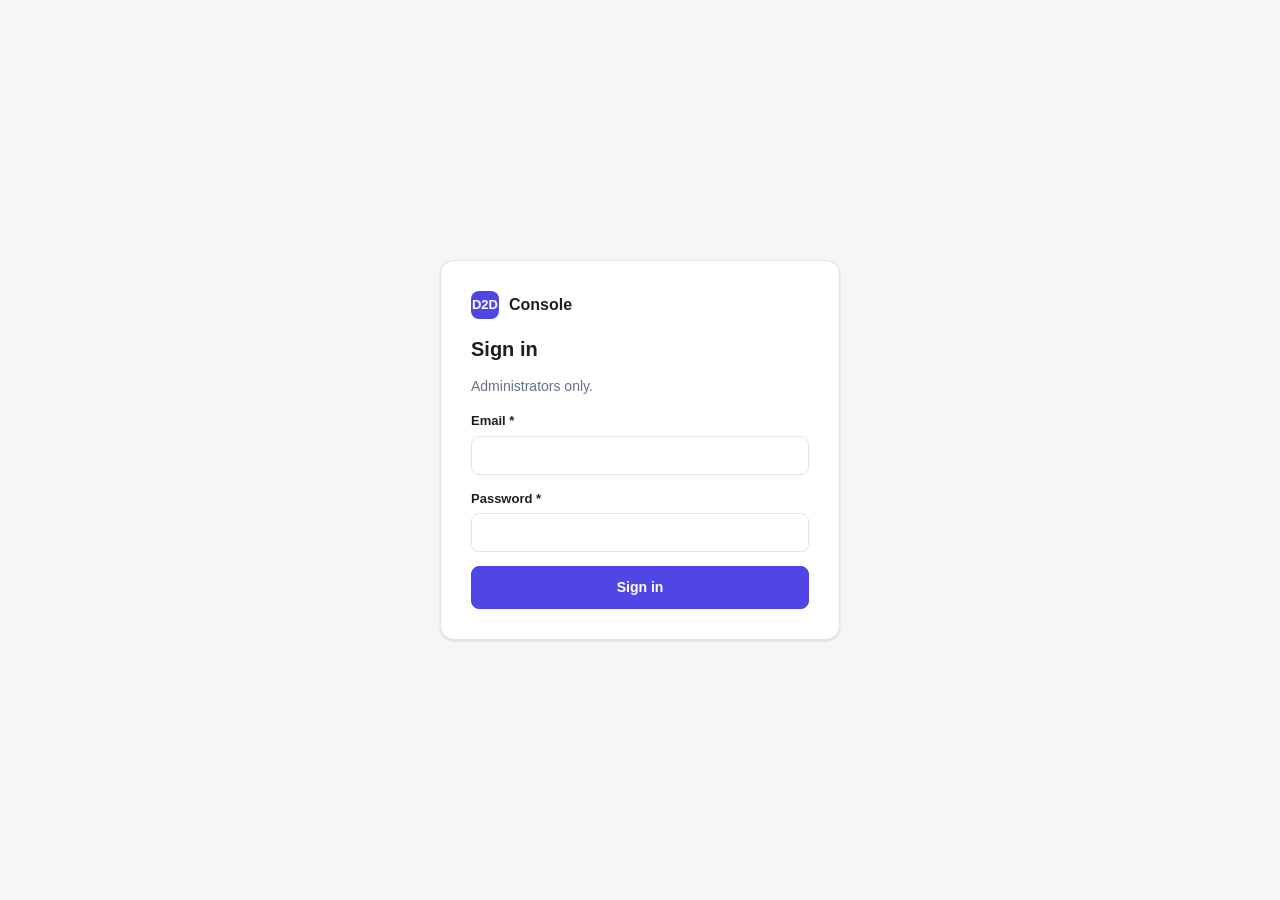
==== src/D2D.Api/wwwroot/admin/index.html @ d717d463 "Add D2D central API: auth, multi-app, LINE, admin console Central .NET 8 API shared by many apps.  -" ====
<!doctype html>
<html lang="en">
<head>
  <meta charset="utf-8">
  <meta name="viewport" content="width=device-width, initial-scale=1">
  <meta name="robots" content="noindex, nofollow">
  <title>D2D Console</title>
  <link rel="icon" href="data:,">
  <script src="js/theme.js"></script>
  <link rel="stylesheet" href="css/app.css">
</head>
<body>
  <div id="app"></div>
  <dialog id="modal"></dialog>
  <div id="toasts" aria-live="polite"></div>
  <noscript>This console needs JavaScript.</noscript>
  <script type="module" src="js/main.js"></script>
</body>
</html>
---- src/D2D.Api/wwwroot/admin/css/app.css ----
:root {
  --bg: #f5f6f8;
  --surface: #ffffff;
  --surface-2: #f0f2f5;
  --text: #1b1f27;
  --muted: #667085;
  --border: #e2e5ea;
  --accent: #4f46e5;
  --accent-text: #ffffff;
  --accent-soft: #eef0ff;
  --danger: #d92d20;
  --danger-soft: #fef0ee;
  --success: #067647;
  --success-soft: #e7f6ee;
  --warn: #b54708;
  --warn-soft: #fef4e6;
  --shadow: 0 1px 2px rgba(16, 24, 40, .06), 0 1px 3px rgba(16, 24, 40, .08);
  --radius: 10px;
  --font: -apple-system, BlinkMacSystemFont, "Segoe UI", Roboto, "Noto Sans Thai", "Helvetica Neue", Arial, sans-serif;
  --mono: ui-monospace, SFMono-Regular, Menlo, Consolas, monospace;
  color-scheme: light;
}

@media (prefers-color-scheme: dark) {
  :root:not([data-theme="light"]) {
    --bg: #0e1015;
    --surface: #161a21;
    --surface-2: #1d222b;
    --text: #e8eaee;
    --muted: #9aa3b2;
    --border: #2a303b;
    --accent: #8b93ff;
    --accent-text: #0e1015;
    --accent-soft: #232748;
    --danger: #ff7a6b;
    --danger-soft: #3a1d1a;
    --success: #4cd19a;
    --success-soft: #12301f;
    --warn: #f5b25c;
    --warn-soft: #36270f;
    --shadow: none;
    color-scheme: dark;
  }
}

:root[data-theme="dark"] {
  --bg: #0e1015;
  --surface: #161a21;
  --surface-2: #1d222b;
  --text: #e8eaee;
  --muted: #9aa3b2;
  --border: #2a303b;
  --accent: #8b93ff;
  --accent-text: #0e1015;
  --accent-soft: #232748;
  --danger: #ff7a6b;
  --danger-soft: #3a1d1a;
  --success: #4cd19a;
  --success-soft: #12301f;
  --warn: #f5b25c;
  --warn-soft: #36270f;
  --shadow: none;
  color-scheme: dark;
}

* { box-sizing: border-box; }
html, body { margin: 0; }
body { background: var(--bg); color: var(--text); font: 14px/1.5 var(--font); -webkit-font-smoothing: antialiased; }
h1, h2, h3 { margin: 0; line-height: 1.25; }
h1 { font-size: 22px; font-weight: 650; }
h2 { font-size: 16px; font-weight: 650; }
h3 { font-size: 14px; font-weight: 650; }
a { color: var(--accent); text-decoration: none; }
a:hover { text-decoration: underline; }
code, .mono { font-family: var(--mono); font-size: 12.5px; }
[hidden] { display: none !important; }
:focus-visible { outline: 2px solid var(--accent); outline-offset: 2px; }

/* ---------- shell ---------- */
.shell { display: grid; grid-template-columns: 224px minmax(0, 1fr); min-height: 100vh; }
.sidebar { background: var(--surface); border-right: 1px solid var(--border); padding: 18px 12px; display: flex; flex-direction: column; gap: 4px; position: sticky; top: 0; height: 100vh; }
.brand { display: flex; align-items: center; gap: 10px; padding: 4px 10px 16px; font-weight: 700; font-size: 16px; }
.brand-mark { width: 28px; height: 28px; border-radius: 8px; background: var(--accent); color: var(--accent-text); display: grid; place-items: center; font-size: 13px; font-weight: 800; }
.nav a { display: flex; align-items: center; gap: 10px; padding: 8px 10px; border-radius: 8px; color: var(--text); font-weight: 500; }
.nav a:hover { background: var(--surface-2); text-decoration: none; }
.nav a[aria-current="page"] { background: var(--accent-soft); color: var(--accent); }
.nav .ico { width: 18px; text-align: center; opacity: .85; }
.sidebar-foot { margin-top: auto; padding: 10px; font-size: 12px; color: var(--muted); }
.main { min-width: 0; display: flex; flex-direction: column; }
.topbar { display: flex; align-items: center; justify-content: flex-end; gap: 10px; padding: 12px 28px; border-bottom: 1px solid var(--border); background: var(--surface); }
.topbar .who { text-align: right; line-height: 1.25; }
.topbar .who small { color: var(--muted); }
.content { padding: 24px 28px 60px; max-width: 1280px; width: 100%; }

/* ---------- page parts ---------- */
.page-head { display: flex; align-items: center; justify-content: space-between; gap: 12px; margin-bottom: 18px; flex-wrap: wrap; }
.page-head .sub { color: var(--muted); margin-top: 2px; }
.row { display: flex; gap: 10px; align-items: center; flex-wrap: wrap; }
.row.end { justify-content: flex-end; }
.spacer { flex: 1; }
.mb { margin-bottom: 14px; }
.card { background: var(--surface); border: 1px solid var(--border); border-radius: var(--radius); box-shadow: var(--shadow); padding: 18px; }
.card + .card { margin-top: 16px; }
.card > h2 { margin-bottom: 12px; }
.cards { display: grid; grid-template-columns: repeat(auto-fill, minmax(190px, 1fr)); gap: 14px; margin-bottom: 18px; }
.stat { background: var(--surface); border: 1px solid var(--border); border-radius: var(--radius); box-shadow: var(--shadow); padding: 16px 18px; color: inherit; display: block; }
a.stat:hover { border-color: var(--accent); text-decoration: none; }
.stat .label { color: var(--muted); font-size: 12.5px; }
.stat .value { font-size: 28px; font-weight: 700; margin: 2px 0; letter-spacing: -.5px; }
.stat .hint { color: var(--muted); font-size: 12px; }
.stat.bad { border-color: var(--danger); background: var(--danger-soft); }
.muted { color: var(--muted); }
.empty { text-align: center; color: var(--muted); padding: 36px 12px; }
.tabs { display: flex; gap: 2px; border-bottom: 1px solid var(--border); margin-bottom: 18px; overflow-x: auto; }
.tabs a { padding: 9px 14px; color: var(--muted); border-bottom: 2px solid transparent; margin-bottom: -1px; font-weight: 550; white-space: nowrap; }
.tabs a:hover { color: var(--text); text-decoration: none; }
.tabs a[aria-current="page"] { color: var(--accent); border-bottom-color: var(--accent); }
.kv { display: grid; grid-template-columns: 170px minmax(0, 1fr); gap: 8px 16px; }
.kv dt { color: var(--muted); }
.kv dd { margin: 0; overflow-wrap: anywhere; }

/* ---------- table ---------- */
.table-wrap { overflow-x: auto; border: 1px solid var(--border); border-radius: var(--radius); background: var(--surface); box-shadow: var(--shadow); }
table { width: 100%; border-collapse: collapse; }
th, td { text-align: left; padding: 10px 14px; border-bottom: 1px solid var(--border); vertical-align: middle; }
th { font-size: 12px; font-weight: 600; color: var(--muted); text-transform: uppercase; letter-spacing: .04em; background: var(--surface-2); white-space: nowrap; }
tbody tr:last-child td { border-bottom: 0; }
tbody tr:hover { background: var(--surface-2); }
td.actions { text-align: right; white-space: nowrap; }
.pager { display: flex; align-items: center; justify-content: space-between; gap: 10px; padding-top: 12px; color: var(--muted); }

/* ---------- controls ---------- */
.btn { display: inline-flex; align-items: center; justify-content: center; gap: 6px; padding: 7px 13px; border-radius: 8px; border: 1px solid var(--border); background: var(--surface); color: var(--text); font: inherit; font-weight: 550; cursor: pointer; white-space: nowrap; }
.btn:hover { background: var(--surface-2); }
.btn.primary { background: var(--accent); border-color: var(--accent); color: var(--accent-text); }
.btn.primary:hover { filter: brightness(1.08); }
.btn.danger { background: var(--danger); border-color: var(--danger); color: #fff; }
.btn.ghost { border-color: transparent; background: transparent; }
.btn.small { padding: 4px 9px; font-size: 12.5px; }
.btn[disabled], .btn[aria-busy="true"] { opacity: .55; pointer-events: none; }
.icon-btn { border: 0; background: transparent; color: var(--muted); font-size: 20px; line-height: 1; cursor: pointer; padding: 2px 8px; border-radius: 6px; }
.icon-btn:hover { background: var(--surface-2); color: var(--text); }

.field { display: flex; flex-direction: column; gap: 5px; margin-bottom: 14px; }
.field > label, .field > .lbl { font-weight: 600; font-size: 13px; }
.field .hint { color: var(--muted); font-size: 12.5px; }
input[type="text"], input[type="email"], input[type="password"], input[type="search"], input[type="url"], select, textarea {
  width: 100%; padding: 8px 11px; border: 1px solid var(--border); border-radius: 8px; background: var(--surface); color: var(--text); font: inherit;
}
textarea { min-height: 84px; resize: vertical; font-family: var(--mono); font-size: 12.5px; }
input:disabled, select:disabled, textarea:disabled, input[readonly] { background: var(--surface-2); color: var(--muted); }
.check { display: flex; gap: 9px; align-items: flex-start; margin-bottom: 12px; }
.check input { margin-top: 3px; }
.check .hint { display: block; color: var(--muted); font-size: 12.5px; }
.grid-2 { display: grid; grid-template-columns: 1fr 1fr; gap: 0 16px; }
fieldset { border: 0; padding: 0; margin: 0; min-width: 0; }
.filters { display: flex; gap: 10px; flex-wrap: wrap; margin-bottom: 14px; }
.filters input[type="search"] { width: 260px; }
.filters select { width: auto; min-width: 150px; }

/* ---------- badges, notices ---------- */
.badge { display: inline-block; padding: 1px 9px; border-radius: 99px; font-size: 12px; font-weight: 600; background: var(--surface-2); color: var(--muted); white-space: nowrap; }
.badge.ok { background: var(--success-soft); color: var(--success); }
.badge.bad { background: var(--danger-soft); color: var(--danger); }
.badge.warn { background: var(--warn-soft); color: var(--warn); }
.badge.info { background: var(--accent-soft); color: var(--accent); }
.notice { padding: 11px 14px; border-radius: 8px; background: var(--warn-soft); color: var(--warn); margin-bottom: 16px; }
.notice.info { background: var(--accent-soft); color: var(--accent); }
.notice.bad { background: var(--danger-soft); color: var(--danger); }
.danger-zone { border-color: var(--danger); }
.danger-zone h2 { color: var(--danger); }
.secret { display: block; padding: 12px; border-radius: 8px; background: var(--surface-2); border: 1px dashed var(--border); overflow-wrap: anywhere; user-select: all; margin: 10px 0; }
pre.payload { margin: 0; padding: 12px; background: var(--surface-2); border-radius: 8px; overflow: auto; max-height: 340px; font-family: var(--mono); font-size: 12px; }

/* ---------- login ---------- */
.auth-wrap { min-height: 100vh; display: grid; place-items: center; padding: 20px; }
.auth-card { width: 100%; max-width: 400px; background: var(--surface); border: 1px solid var(--border); border-radius: 14px; padding: 30px; box-shadow: var(--shadow); }
.auth-card .brand { padding: 0 0 18px; }
.auth-card h1 { font-size: 20px; margin-bottom: 4px; }
.auth-card .btn { width: 100%; padding: 10px; }

/* ---------- modal & toast ---------- */
dialog { border: 1px solid var(--border); border-radius: 14px; padding: 0; background: var(--surface); color: var(--text); width: min(520px, calc(100vw - 24px)); box-shadow: 0 20px 50px rgba(0, 0, 0, .3); }
dialog.wide { width: min(780px, calc(100vw - 24px)); }
dialog::backdrop { background: rgba(10, 12, 18, .55); }
dialog header { display: flex; align-items: center; justify-content: space-between; padding: 16px 20px 0; }
dialog .modal-body { padding: 14px 20px 6px; max-height: 70vh; overflow-y: auto; }
dialog footer { display: flex; justify-content: flex-end; gap: 10px; padding: 12px 20px 18px; }
.form-error { color: var(--danger); background: var(--danger-soft); padding: 8px 12px; border-radius: 8px; margin: 8px 0 0; }
#toasts { position: fixed; right: 18px; bottom: 18px; display: flex; flex-direction: column; gap: 8px; z-index: 50; }
.toast { background: var(--text); color: var(--bg); padding: 10px 16px; border-radius: 9px; box-shadow: 0 6px 20px rgba(0, 0, 0, .25); max-width: 360px; }
.toast.bad { background: var(--danger); color: #fff; }
.loading { color: var(--muted); padding: 40px 0; text-align: center; }

/* ---------- small screens ---------- */
@media (max-width: 860px) {
  .shell { grid-template-columns: 1fr; }
  .sidebar { position: static; height: auto; flex-direction: row; flex-wrap: wrap; align-items: center; padding: 10px 12px; }
  .brand { padding: 0 12px 0 0; }
  .nav { display: flex; gap: 2px; overflow-x: auto; }
  .sidebar-foot { display: none; }
  .content { padding: 18px 16px 50px; }
  .topbar { padding: 10px 16px; }
  .grid-2 { grid-template-columns: 1fr; }
  .kv { grid-template-columns: 1fr; gap: 0; }
  .kv dt { margin-top: 10px; }
  .filters input[type="search"] { width: 100%; }
}
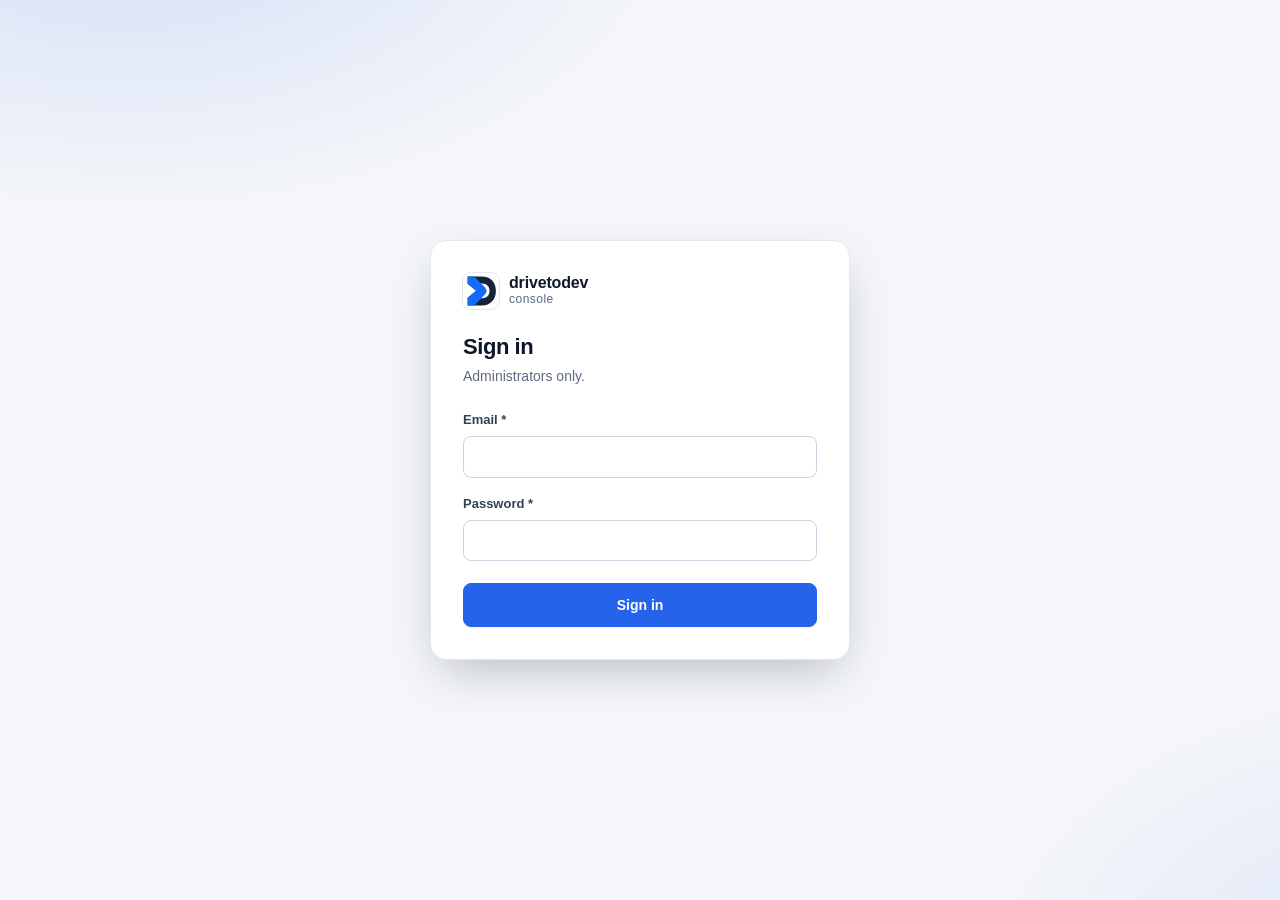
==== commit 6f0bf35c: "Admin console: drivetodev logo and two-line "drivetodev console" brand - Logo (img/logo.svg) used as" ====
--- a/src/D2D.Api/wwwroot/admin/index.html
+++ b/src/D2D.Api/wwwroot/admin/index.html
@@ -4,8 +4,8 @@
   <meta charset="utf-8">
   <meta name="viewport" content="width=device-width, initial-scale=1">
   <meta name="robots" content="noindex, nofollow">
-  <title>D2D Console</title>
-  <link rel="icon" href="data:,">
+  <title>drivetodev console</title>
+  <link rel="icon" href="img/logo.svg" type="image/svg+xml">
   <script src="js/theme.js"></script>
   <link rel="stylesheet" href="css/app.css">
 </head>
--- a/src/D2D.Api/wwwroot/admin/css/app.css
+++ b/src/D2D.Api/wwwroot/admin/css/app.css
@@ -1,208 +1,418 @@
+/* D2D Console — flat, data-dense admin UI. Colours are semantic tokens; components never use raw hex. */
+
 :root {
-  --bg: #f5f6f8;
+  --bg: #f4f6f9;
   --surface: #ffffff;
-  --surface-2: #f0f2f5;
-  --text: #1b1f27;
-  --muted: #667085;
-  --border: #e2e5ea;
-  --accent: #4f46e5;
+  --surface-2: #f1f4f8;
+  --surface-3: #e8edf3;
+  --text: #0f172a;
+  --text-2: #334155;
+  --muted: #5b6b82;
+  --border: #e2e8f0;
+  --border-strong: #cbd5e1;
+  --accent: #2563eb;
+  --accent-hover: #1d4ed8;
   --accent-text: #ffffff;
-  --accent-soft: #eef0ff;
-  --danger: #d92d20;
-  --danger-soft: #fef0ee;
-  --success: #067647;
-  --success-soft: #e7f6ee;
-  --warn: #b54708;
-  --warn-soft: #fef4e6;
-  --shadow: 0 1px 2px rgba(16, 24, 40, .06), 0 1px 3px rgba(16, 24, 40, .08);
-  --radius: 10px;
-  --font: -apple-system, BlinkMacSystemFont, "Segoe UI", Roboto, "Noto Sans Thai", "Helvetica Neue", Arial, sans-serif;
-  --mono: ui-monospace, SFMono-Regular, Menlo, Consolas, monospace;
+  --accent-soft: #e8f0fe;
+  --danger: #dc2626;
+  --danger-hover: #b91c1c;
+  --danger-soft: #fdecec;
+  --success: #047857;
+  --success-soft: #e6f6ef;
+  --warn: #b45309;
+  --warn-soft: #fdf3e3;
+
+  /* sidebar stays dark in both themes */
+  --side-bg: #0f172a;
+  --side-text: #cbd5e1;
+  --side-muted: #7c8aa3;
+  --side-hover: rgba(255, 255, 255, .06);
+  --side-active: rgba(96, 165, 250, .16);
+  --side-active-text: #ffffff;
+  --side-border: rgba(255, 255, 255, .06);
+
+  --shadow-sm: 0 1px 2px rgba(15, 23, 42, .05);
+  --shadow: 0 1px 3px rgba(15, 23, 42, .06), 0 1px 2px rgba(15, 23, 42, .04);
+  --shadow-lg: 0 18px 48px -12px rgba(15, 23, 42, .28);
+  --ring: 0 0 0 3px rgba(37, 99, 235, .25);
+  --radius-sm: 8px;
+  --radius: 12px;
+  --radius-lg: 16px;
+  --ease: cubic-bezier(.2, .8, .2, 1);
+  --font: Inter, "Segoe UI Variable Text", "Segoe UI", -apple-system, BlinkMacSystemFont, Roboto, "Noto Sans Thai", "Leelawadee UI", "Helvetica Neue", Arial, sans-serif;
+  --mono: "JetBrains Mono", "Cascadia Code", ui-monospace, SFMono-Regular, Menlo, Consolas, monospace;
   color-scheme: light;
 }
 
 @media (prefers-color-scheme: dark) {
   :root:not([data-theme="light"]) {
-    --bg: #0e1015;
-    --surface: #161a21;
-    --surface-2: #1d222b;
-    --text: #e8eaee;
-    --muted: #9aa3b2;
-    --border: #2a303b;
-    --accent: #8b93ff;
-    --accent-text: #0e1015;
-    --accent-soft: #232748;
-    --danger: #ff7a6b;
-    --danger-soft: #3a1d1a;
-    --success: #4cd19a;
-    --success-soft: #12301f;
-    --warn: #f5b25c;
-    --warn-soft: #36270f;
+    --bg: #0a0e16;
+    --surface: #111723;
+    --surface-2: #171f2e;
+    --surface-3: #1f2a3c;
+    --text: #e6ebf2;
+    --text-2: #c3cbd8;
+    --muted: #93a1b6;
+    --border: #232d3f;
+    --border-strong: #33405a;
+    --accent: #60a5fa;
+    --accent-hover: #93c5fd;
+    --accent-text: #0a1222;
+    --accent-soft: #15243d;
+    --danger: #f87171;
+    --danger-hover: #fca5a5;
+    --danger-soft: #2f1517;
+    --success: #4ade80;
+    --success-soft: #0f2a1b;
+    --warn: #fbbf24;
+    --warn-soft: #2d2110;
+    --side-bg: #070a11;
+    --side-border: rgba(255, 255, 255, .05);
+    --shadow-sm: none;
     --shadow: none;
+    --shadow-lg: 0 18px 48px -12px rgba(0, 0, 0, .7);
+    --ring: 0 0 0 3px rgba(96, 165, 250, .3);
     color-scheme: dark;
   }
 }
 
 :root[data-theme="dark"] {
-  --bg: #0e1015;
-  --surface: #161a21;
-  --surface-2: #1d222b;
-  --text: #e8eaee;
-  --muted: #9aa3b2;
-  --border: #2a303b;
-  --accent: #8b93ff;
-  --accent-text: #0e1015;
-  --accent-soft: #232748;
-  --danger: #ff7a6b;
-  --danger-soft: #3a1d1a;
-  --success: #4cd19a;
-  --success-soft: #12301f;
-  --warn: #f5b25c;
-  --warn-soft: #36270f;
+  --bg: #0a0e16;
+  --surface: #111723;
+  --surface-2: #171f2e;
+  --surface-3: #1f2a3c;
+  --text: #e6ebf2;
+  --text-2: #c3cbd8;
+  --muted: #93a1b6;
+  --border: #232d3f;
+  --border-strong: #33405a;
+  --accent: #60a5fa;
+  --accent-hover: #93c5fd;
+  --accent-text: #0a1222;
+  --accent-soft: #15243d;
+  --danger: #f87171;
+  --danger-hover: #fca5a5;
+  --danger-soft: #2f1517;
+  --success: #4ade80;
+  --success-soft: #0f2a1b;
+  --warn: #fbbf24;
+  --warn-soft: #2d2110;
+  --side-bg: #070a11;
+  --side-border: rgba(255, 255, 255, .05);
+  --shadow-sm: none;
   --shadow: none;
+  --shadow-lg: 0 18px 48px -12px rgba(0, 0, 0, .7);
+  --ring: 0 0 0 3px rgba(96, 165, 250, .3);
   color-scheme: dark;
 }
 
+/* ---------- base ---------- */
 * { box-sizing: border-box; }
 html, body { margin: 0; }
-body { background: var(--bg); color: var(--text); font: 14px/1.5 var(--font); -webkit-font-smoothing: antialiased; }
-h1, h2, h3 { margin: 0; line-height: 1.25; }
-h1 { font-size: 22px; font-weight: 650; }
-h2 { font-size: 16px; font-weight: 650; }
+body { background: var(--bg); color: var(--text); font: 14px/1.55 var(--font); -webkit-font-smoothing: antialiased; text-rendering: optimizeLegibility; }
+h1, h2, h3 { margin: 0; line-height: 1.25; color: var(--text); letter-spacing: -.01em; }
+h1 { font-size: 24px; font-weight: 700; letter-spacing: -.02em; }
+h2 { font-size: 15px; font-weight: 650; }
 h3 { font-size: 14px; font-weight: 650; }
-a { color: var(--accent); text-decoration: none; }
-a:hover { text-decoration: underline; }
+p { margin: 0 0 12px; }
+a { color: var(--accent); text-decoration: none; text-underline-offset: 3px; }
+a:hover { color: var(--accent-hover); text-decoration: underline; }
 code, .mono { font-family: var(--mono); font-size: 12.5px; }
+code { background: var(--surface-2); border: 1px solid var(--border); border-radius: 6px; padding: 1px 6px; overflow-wrap: anywhere; }
 [hidden] { display: none !important; }
 :focus-visible { outline: 2px solid var(--accent); outline-offset: 2px; }
+::selection { background: var(--accent-soft); }
+
+.i { width: 18px; height: 18px; flex: none; fill: none; stroke: currentColor; stroke-width: 2; stroke-linecap: round; stroke-linejoin: round; }
 
 /* ---------- shell ---------- */
-.shell { display: grid; grid-template-columns: 224px minmax(0, 1fr); min-height: 100vh; }
-.sidebar { background: var(--surface); border-right: 1px solid var(--border); padding: 18px 12px; display: flex; flex-direction: column; gap: 4px; position: sticky; top: 0; height: 100vh; }
-.brand { display: flex; align-items: center; gap: 10px; padding: 4px 10px 16px; font-weight: 700; font-size: 16px; }
-.brand-mark { width: 28px; height: 28px; border-radius: 8px; background: var(--accent); color: var(--accent-text); display: grid; place-items: center; font-size: 13px; font-weight: 800; }
-.nav a { display: flex; align-items: center; gap: 10px; padding: 8px 10px; border-radius: 8px; color: var(--text); font-weight: 500; }
-.nav a:hover { background: var(--surface-2); text-decoration: none; }
-.nav a[aria-current="page"] { background: var(--accent-soft); color: var(--accent); }
-.nav .ico { width: 18px; text-align: center; opacity: .85; }
-.sidebar-foot { margin-top: auto; padding: 10px; font-size: 12px; color: var(--muted); }
+.shell { display: grid; grid-template-columns: 248px minmax(0, 1fr); min-height: 100vh; }
+.sidebar { background: var(--side-bg); color: var(--side-text); border-right: 1px solid var(--side-border); padding: 20px 14px; display: flex; flex-direction: column; gap: 2px; position: sticky; top: 0; height: 100vh; overflow-y: auto; z-index: 30; }
+.brand { display: flex; align-items: center; gap: 10px; padding: 2px 10px 20px; font-weight: 700; font-size: 16px; letter-spacing: -.01em; }
+.sidebar .brand { color: #fff; }
+.brand-mark { width: 36px; height: 36px; flex: none; border-radius: 8px; display: block; }
+.brand-text { display: flex; flex-direction: column; line-height: 1.15; }
+.brand-text strong { font-size: 16px; font-weight: 700; }
+.brand-text small { font-size: 12px; font-weight: 500; color: var(--muted); letter-spacing: .04em; }
+.sidebar .brand-text small { color: var(--side-muted); }
+.auth-card .brand-mark { box-shadow: 0 0 0 1px var(--border); }
+.nav { display: flex; flex-direction: column; gap: 2px; }
+.nav-section { font-size: 11px; font-weight: 600; text-transform: uppercase; letter-spacing: .08em; color: var(--side-muted); padding: 16px 12px 6px; }
+.nav-section:first-child { padding-top: 4px; }
+.nav a { position: relative; display: flex; align-items: center; gap: 12px; min-height: 40px; padding: 8px 12px; border-radius: var(--radius-sm); color: var(--side-text); font-weight: 500; transition: background-color .15s var(--ease), color .15s var(--ease); }
+.nav a .i { opacity: .8; }
+.nav a:hover { background: var(--side-hover); color: #fff; text-decoration: none; }
+.nav a[aria-current="page"] { background: var(--side-active); color: var(--side-active-text); font-weight: 600; }
+.nav a[aria-current="page"] .i { opacity: 1; color: #93c5fd; }
+.nav a[aria-current="page"]::before { content: ""; position: absolute; left: -14px; top: 9px; bottom: 9px; width: 3px; border-radius: 0 3px 3px 0; background: #60a5fa; }
+.nav a:focus-visible { outline-color: #93c5fd; }
+.sidebar-foot { margin-top: auto; padding: 14px 12px 4px; font-size: 12px; color: var(--side-muted); border-top: 1px solid var(--side-border); }
+
 .main { min-width: 0; display: flex; flex-direction: column; }
-.topbar { display: flex; align-items: center; justify-content: flex-end; gap: 10px; padding: 12px 28px; border-bottom: 1px solid var(--border); background: var(--surface); }
-.topbar .who { text-align: right; line-height: 1.25; }
-.topbar .who small { color: var(--muted); }
-.content { padding: 24px 28px 60px; max-width: 1280px; width: 100%; }
+.topbar { position: sticky; top: 0; z-index: 20; display: flex; align-items: center; gap: 8px; min-height: 60px; padding: 10px 32px; border-bottom: 1px solid var(--border); background: color-mix(in srgb, var(--surface) 88%, transparent); backdrop-filter: saturate(1.4) blur(10px); }
+.crumb { font-weight: 600; color: var(--text-2); }
+.topbar .nav-toggle { display: none; }
+.scrim { display: none; }
+.content { padding: 28px 32px 72px; width: 100%; }
+
+/* theme toggle shows the icon of the theme it switches to */
+.theme-toggle .i-sun { display: none; }
+:root[data-theme="dark"] .theme-toggle .i-sun { display: block; }
+:root[data-theme="dark"] .theme-toggle .i-moon { display: none; }
+@media (prefers-color-scheme: dark) {
+  :root:not([data-theme="light"]) .theme-toggle .i-sun { display: block; }
+  :root:not([data-theme="light"]) .theme-toggle .i-moon { display: none; }
+}
+
+/* account menu */
+.menu { position: relative; }
+.menu > summary { list-style: none; display: flex; align-items: center; gap: 10px; min-height: 44px; padding: 4px 10px 4px 4px; border-radius: 999px; cursor: pointer; border: 1px solid transparent; transition: background-color .15s var(--ease), border-color .15s var(--ease); }
+.menu > summary::-webkit-details-marker { display: none; }
+.menu > summary:hover, .menu[open] > summary { background: var(--surface-2); border-color: var(--border); }
+.menu .who { display: flex; flex-direction: column; line-height: 1.2; }
+.menu .who strong { font-size: 13px; }
+.menu .who small, .menu-head small { color: var(--muted); font-size: 12px; }
+.menu .chev { width: 16px; height: 16px; color: var(--muted); transition: transform .2s var(--ease); }
+.menu[open] .chev { transform: rotate(180deg); }
+.avatar { width: 34px; height: 34px; border-radius: 50%; display: grid; place-items: center; background: var(--accent-soft); color: var(--accent); font-weight: 700; font-size: 12.5px; flex: none; }
+.menu-panel { position: absolute; right: 0; top: calc(100% + 8px); min-width: 230px; background: var(--surface); border: 1px solid var(--border); border-radius: var(--radius); box-shadow: var(--shadow-lg); padding: 6px; z-index: 40; animation: pop .16s var(--ease); }
+.menu-head { display: flex; flex-direction: column; padding: 10px 12px; border-bottom: 1px solid var(--border); margin-bottom: 6px; }
+.menu-item { display: flex; align-items: center; gap: 10px; width: 100%; min-height: 40px; padding: 8px 12px; border: 0; border-radius: var(--radius-sm); background: transparent; color: var(--text); font: inherit; font-weight: 500; text-align: left; cursor: pointer; }
+.menu-item .i { width: 16px; height: 16px; color: var(--muted); }
+.menu-item:hover { background: var(--surface-2); }
 
 /* ---------- page parts ---------- */
-.page-head { display: flex; align-items: center; justify-content: space-between; gap: 12px; margin-bottom: 18px; flex-wrap: wrap; }
-.page-head .sub { color: var(--muted); margin-top: 2px; }
+.page-head { display: flex; align-items: flex-end; justify-content: space-between; gap: 16px; margin-bottom: 22px; flex-wrap: wrap; }
+.page-head h1 { display: flex; align-items: center; gap: 10px; flex-wrap: wrap; }
+.page-head .sub { color: var(--muted); margin-top: 4px; }
+.page-head .sub a { color: var(--muted); }
+.page-head .sub a:hover { color: var(--accent); }
 .row { display: flex; gap: 10px; align-items: center; flex-wrap: wrap; }
+/* a field with a button beside it (e.g. Jobs key + Generate): line the button up with the input */
+.row:has(> .field) { align-items: flex-start; }
+.row > .field { flex: 1 1 260px; margin-bottom: 0; }
+.row > .field ~ .btn { margin-top: 31px; }
 .row.end { justify-content: flex-end; }
 .spacer { flex: 1; }
-.mb { margin-bottom: 14px; }
-.card { background: var(--surface); border: 1px solid var(--border); border-radius: var(--radius); box-shadow: var(--shadow); padding: 18px; }
-.card + .card { margin-top: 16px; }
-.card > h2 { margin-bottom: 12px; }
-.cards { display: grid; grid-template-columns: repeat(auto-fill, minmax(190px, 1fr)); gap: 14px; margin-bottom: 18px; }
-.stat { background: var(--surface); border: 1px solid var(--border); border-radius: var(--radius); box-shadow: var(--shadow); padding: 16px 18px; color: inherit; display: block; }
-a.stat:hover { border-color: var(--accent); text-decoration: none; }
-.stat .label { color: var(--muted); font-size: 12.5px; }
-.stat .value { font-size: 28px; font-weight: 700; margin: 2px 0; letter-spacing: -.5px; }
-.stat .hint { color: var(--muted); font-size: 12px; }
-.stat.bad { border-color: var(--danger); background: var(--danger-soft); }
+.mb { margin-bottom: 16px; }
 .muted { color: var(--muted); }
-.empty { text-align: center; color: var(--muted); padding: 36px 12px; }
-.tabs { display: flex; gap: 2px; border-bottom: 1px solid var(--border); margin-bottom: 18px; overflow-x: auto; }
-.tabs a { padding: 9px 14px; color: var(--muted); border-bottom: 2px solid transparent; margin-bottom: -1px; font-weight: 550; white-space: nowrap; }
-.tabs a:hover { color: var(--text); text-decoration: none; }
+
+.card { background: var(--surface); border: 1px solid var(--border); border-radius: var(--radius); box-shadow: var(--shadow); padding: 20px 22px; }
+.card + .card, .card + .row, .table-wrap + .card, .pager + .card { margin-top: 16px; }
+.card > h2 { margin-bottom: 14px; }
+.card-head { display: flex; align-items: center; justify-content: space-between; gap: 12px; margin-bottom: 14px; }
+.card-head a { font-size: 13px; font-weight: 550; }
+.card > .table-wrap:last-child { margin: 0 -22px -20px; border: 0; border-top: 1px solid var(--border); border-radius: 0 0 var(--radius) var(--radius); box-shadow: none; }
+
+.cards { display: grid; grid-template-columns: repeat(3, minmax(0, 1fr)); gap: 14px; margin-bottom: 20px; }
+.stat { position: relative; display: block; background: var(--surface); border: 1px solid var(--border); border-radius: var(--radius); box-shadow: var(--shadow); padding: 16px 18px 18px; color: inherit; transition: border-color .15s var(--ease), box-shadow .2s var(--ease), transform .2s var(--ease); }
+a.stat:hover { border-color: var(--border-strong); box-shadow: 0 8px 24px -10px rgba(15, 23, 42, .18); transform: translateY(-1px); text-decoration: none; color: inherit; }
+.stat-top { display: flex; align-items: center; justify-content: space-between; gap: 8px; }
+.stat .label { color: var(--muted); font-size: 13px; font-weight: 550; }
+.stat-ico { width: 34px; height: 34px; border-radius: 9px; display: grid; place-items: center; background: var(--accent-soft); color: var(--accent); }
+.stat-ico .i { width: 17px; height: 17px; }
+.stat .value { font-size: 30px; font-weight: 700; margin: 6px 0 2px; letter-spacing: -.03em; font-variant-numeric: tabular-nums; line-height: 1.15; }
+.stat .hint { color: var(--muted); font-size: 12.5px; }
+.stat.bad { border-color: color-mix(in srgb, var(--danger) 45%, var(--border)); background: var(--danger-soft); }
+.stat.bad .stat-ico { background: var(--danger); color: #fff; }
+.stat.bad .value { color: var(--danger); }
+
+.empty { text-align: center; color: var(--muted); padding: 44px 16px; }
+.card.empty { padding: 56px 16px; }
+
+.tabs { display: flex; gap: 4px; border-bottom: 1px solid var(--border); margin-bottom: 20px; overflow-x: auto; scrollbar-width: none; }
+.tabs a { padding: 10px 14px; color: var(--muted); border-bottom: 2px solid transparent; margin-bottom: -1px; font-weight: 550; white-space: nowrap; transition: color .15s var(--ease), border-color .15s var(--ease); }
+.tabs a:hover { color: var(--text); text-decoration: none; border-bottom-color: var(--border-strong); }
 .tabs a[aria-current="page"] { color: var(--accent); border-bottom-color: var(--accent); }
-.kv { display: grid; grid-template-columns: 170px minmax(0, 1fr); gap: 8px 16px; }
-.kv dt { color: var(--muted); }
-.kv dd { margin: 0; overflow-wrap: anywhere; }
+
+.kv { display: grid; grid-template-columns: 180px minmax(0, 1fr); gap: 0 20px; margin: 0; }
+.kv dt, .kv dd { padding: 10px 0; border-bottom: 1px solid var(--border); }
+.kv dt:last-of-type, .kv dd:last-of-type { border-bottom: 0; }
+.kv dt { color: var(--muted); font-weight: 500; }
+.kv dd { margin: 0; overflow-wrap: anywhere; display: flex; align-items: center; gap: 10px; flex-wrap: wrap; }
 
 /* ---------- table ---------- */
-.table-wrap { overflow-x: auto; border: 1px solid var(--border); border-radius: var(--radius); background: var(--surface); box-shadow: var(--shadow); }
+/* Minimal: no header fill, hairline row dividers, quiet cell content; colour is kept for status only. */
+.table-wrap { overflow-x: auto; border: 1px solid var(--border); border-radius: var(--radius); background: var(--surface); }
 table { width: 100%; border-collapse: collapse; }
-th, td { text-align: left; padding: 10px 14px; border-bottom: 1px solid var(--border); vertical-align: middle; }
-th { font-size: 12px; font-weight: 600; color: var(--muted); text-transform: uppercase; letter-spacing: .04em; background: var(--surface-2); white-space: nowrap; }
+th, td { text-align: left; padding: 14px 16px; vertical-align: middle; }
+th { font-size: 12.5px; font-weight: 500; color: var(--muted); white-space: nowrap; padding-top: 12px; padding-bottom: 12px; border-bottom: 1px solid var(--border); }
+td { font-variant-numeric: tabular-nums; border-bottom: 1px solid color-mix(in srgb, var(--border) 60%, transparent); color: var(--text-2); white-space: nowrap; }
+/* cells holding free text (errors, paths) may wrap */
+td.wrap, td .wrap { white-space: normal; overflow-wrap: anywhere; }
+td.wrap code { white-space: normal; overflow-wrap: break-word; }
+.method { display: inline-block; min-width: 52px; margin-right: 6px; font: 600 11.5px/1 var(--mono); letter-spacing: .02em; color: var(--muted); }
+.method.m-POST { color: var(--success); }
+.method.m-PUT { color: var(--accent); }
+.method.m-DELETE { color: var(--danger); }
+td .mono, td strong, td code { white-space: nowrap; overflow-wrap: normal; }
+td strong { color: var(--text); font-weight: 600; }
+td code { background: none; border: 0; padding: 0; color: var(--text-2); }
+tbody tr { transition: background-color .12s var(--ease); }
 tbody tr:last-child td { border-bottom: 0; }
 tbody tr:hover { background: var(--surface-2); }
+td a strong { color: var(--text); }
+td a:hover strong { color: var(--accent); }
+td .badge + .badge { margin-left: 4px; }
+/* statuses read as a coloured dot + word; neutral tags become a thin outline */
+td .badge.ok, td .badge.bad, td .badge.warn { background: none; padding: 0; }
+td .badge:not(.ok):not(.bad):not(.warn):not(.info) { background: none; box-shadow: inset 0 0 0 1px var(--border-strong); color: var(--muted); font-weight: 500; }
 td.actions { text-align: right; white-space: nowrap; }
-.pager { display: flex; align-items: center; justify-content: space-between; gap: 10px; padding-top: 12px; color: var(--muted); }
+td .btn.icon { border-color: transparent; background: transparent; box-shadow: none; }
+.table-wrap + p { margin-top: 12px; }
+.pager { display: flex; align-items: center; justify-content: space-between; gap: 10px; padding-top: 14px; color: var(--muted); font-size: 13px; }
 
 /* ---------- controls ---------- */
-.btn { display: inline-flex; align-items: center; justify-content: center; gap: 6px; padding: 7px 13px; border-radius: 8px; border: 1px solid var(--border); background: var(--surface); color: var(--text); font: inherit; font-weight: 550; cursor: pointer; white-space: nowrap; }
-.btn:hover { background: var(--surface-2); }
+.btn { display: inline-flex; align-items: center; justify-content: center; gap: 7px; min-height: 38px; padding: 8px 15px; border-radius: var(--radius-sm); border: 1px solid var(--border-strong); background: var(--surface); color: var(--text); font: inherit; font-weight: 600; cursor: pointer; white-space: nowrap; box-shadow: var(--shadow-sm); transition: background-color .15s var(--ease), border-color .15s var(--ease), color .15s var(--ease), box-shadow .15s var(--ease); }
+.btn .i { width: 16px; height: 16px; }
+.btn:hover { background: var(--surface-2); text-decoration: none; }
+.btn:active { transform: translateY(1px); }
 .btn.primary { background: var(--accent); border-color: var(--accent); color: var(--accent-text); }
-.btn.primary:hover { filter: brightness(1.08); }
+.btn.primary:hover { background: var(--accent-hover); border-color: var(--accent-hover); }
 .btn.danger { background: var(--danger); border-color: var(--danger); color: #fff; }
-.btn.ghost { border-color: transparent; background: transparent; }
-.btn.small { padding: 4px 9px; font-size: 12.5px; }
-.btn[disabled], .btn[aria-busy="true"] { opacity: .55; pointer-events: none; }
-.icon-btn { border: 0; background: transparent; color: var(--muted); font-size: 20px; line-height: 1; cursor: pointer; padding: 2px 8px; border-radius: 6px; }
+.btn.danger:hover { background: var(--danger-hover); border-color: var(--danger-hover); }
+:root[data-theme="dark"] .btn.danger { color: #1a0707; }
+@media (prefers-color-scheme: dark) { :root:not([data-theme="light"]) .btn.danger { color: #1a0707; } }
+.btn.ghost { border-color: transparent; background: transparent; box-shadow: none; color: var(--accent); }
+.btn.ghost:hover { background: var(--accent-soft); }
+.btn.small { min-height: 30px; padding: 4px 10px; font-size: 12.5px; border-radius: 7px; }
+/* square icon-only button (table rows); its label is in aria-label/title */
+.btn.icon { width: 32px; height: 32px; min-height: 32px; padding: 0; border-radius: 7px; color: var(--muted); }
+.btn.icon .i { width: 16px; height: 16px; }
+.btn.icon:hover { color: var(--accent); border-color: color-mix(in srgb, var(--accent) 40%, var(--border-strong)); background: var(--accent-soft); }
+.btn.icon.danger-hover:hover { color: var(--danger); border-color: color-mix(in srgb, var(--danger) 40%, var(--border-strong)); background: var(--danger-soft); }
+.btn.icon[aria-busy="true"] .i { display: none; }
+td .btn.icon + .btn.icon { margin-left: 4px; }
+/* long URLs in a cell may wrap so the table fits and the row buttons stay in the row */
+td .url { display: block; max-width: 320px; white-space: normal; overflow-wrap: anywhere; }
+td .stack { display: flex; flex-direction: column; align-items: flex-start; gap: 4px; }
+td .stack .muted { font-size: 12.5px; }
+td .stack > span { display: inline-flex; align-items: center; gap: 6px; }
+.url-cell { display: flex; align-items: flex-start; gap: 6px; margin-bottom: 4px; }
+.url-cell .btn.icon { flex: none; width: 28px; height: 28px; min-height: 28px; }
+.btn[disabled] { opacity: .5; pointer-events: none; }
+.btn[aria-busy="true"] { pointer-events: none; opacity: .8; }
+.btn[aria-busy="true"]::before { content: ""; width: 14px; height: 14px; border-radius: 50%; border: 2px solid currentColor; border-right-color: transparent; animation: spin .7s linear infinite; }
+.icon-btn { display: inline-grid; place-items: center; width: 40px; height: 40px; border: 0; background: transparent; color: var(--muted); cursor: pointer; border-radius: var(--radius-sm); transition: background-color .15s var(--ease), color .15s var(--ease); }
 .icon-btn:hover { background: var(--surface-2); color: var(--text); }
 
-.field { display: flex; flex-direction: column; gap: 5px; margin-bottom: 14px; }
-.field > label, .field > .lbl { font-weight: 600; font-size: 13px; }
-.field .hint { color: var(--muted); font-size: 12.5px; }
-input[type="text"], input[type="email"], input[type="password"], input[type="search"], input[type="url"], select, textarea {
-  width: 100%; padding: 8px 11px; border: 1px solid var(--border); border-radius: 8px; background: var(--surface); color: var(--text); font: inherit;
-}
-textarea { min-height: 84px; resize: vertical; font-family: var(--mono); font-size: 12.5px; }
-input:disabled, select:disabled, textarea:disabled, input[readonly] { background: var(--surface-2); color: var(--muted); }
-.check { display: flex; gap: 9px; align-items: flex-start; margin-bottom: 12px; }
-.check input { margin-top: 3px; }
-.check .hint { display: block; color: var(--muted); font-size: 12.5px; }
+.field { display: flex; flex-direction: column; gap: 6px; margin-bottom: 16px; }
+.field > label, .field > .lbl { font-weight: 600; font-size: 13px; color: var(--text-2); }
+.field .hint { color: var(--muted); font-size: 12.5px; line-height: 1.45; }
+input[type="text"], input[type="email"], input[type="password"], input[type="search"], input[type="url"], input[type="number"], select, textarea {
+  width: 100%; min-height: 40px; padding: 9px 12px; border: 1px solid var(--border-strong); border-radius: var(--radius-sm); background: var(--surface); color: var(--text); font: inherit;
+  transition: border-color .15s var(--ease), box-shadow .15s var(--ease);
+}
+input::placeholder, textarea::placeholder { color: color-mix(in srgb, var(--muted) 75%, transparent); }
+input:hover, select:hover, textarea:hover { border-color: color-mix(in srgb, var(--accent) 35%, var(--border-strong)); }
+input:focus, select:focus, textarea:focus { outline: none; border-color: var(--accent); box-shadow: var(--ring); }
+input:user-invalid, textarea:user-invalid { border-color: var(--danger); }
+select { appearance: none; padding-right: 36px; cursor: pointer; background-image: url("data:image/svg+xml,%3Csvg xmlns='http://www.w3.org/2000/svg' viewBox='0 0 24 24' fill='none' stroke='%238493a8' stroke-width='2' stroke-linecap='round' stroke-linejoin='round'%3E%3Cpolyline points='6 9 12 15 18 9'/%3E%3C/svg%3E"); background-repeat: no-repeat; background-position: right 11px center; background-size: 16px; }
+input[type="search"] { padding-left: 38px; background-image: url("data:image/svg+xml,%3Csvg xmlns='http://www.w3.org/2000/svg' viewBox='0 0 24 24' fill='none' stroke='%238493a8' stroke-width='2' stroke-linecap='round' stroke-linejoin='round'%3E%3Ccircle cx='11' cy='11' r='8'/%3E%3Cline x1='21' y1='21' x2='16.65' y2='16.65'/%3E%3C/svg%3E"); background-repeat: no-repeat; background-position: 12px center; background-size: 16px; }
+textarea { min-height: 88px; resize: vertical; font-family: var(--mono); font-size: 12.5px; line-height: 1.5; }
+input:disabled, select:disabled, textarea:disabled, input[readonly] { background: var(--surface-2); color: var(--muted); cursor: not-allowed; }
+input[type="checkbox"] { width: 18px; height: 18px; accent-color: var(--accent); cursor: pointer; flex: none; }
+.check { display: flex; gap: 11px; align-items: flex-start; margin-bottom: 14px; padding: 12px 14px; border: 1px solid var(--border); border-radius: var(--radius-sm); background: var(--surface-2); cursor: pointer; transition: border-color .15s var(--ease); }
+.check:hover { border-color: var(--border-strong); }
+.check:has(input:checked) { border-color: color-mix(in srgb, var(--accent) 45%, var(--border)); background: var(--accent-soft); }
+.check input { margin-top: 1px; }
+.check > span { font-weight: 600; }
+.check .hint { display: block; color: var(--muted); font-size: 12.5px; font-weight: 400; margin-top: 2px; }
 .grid-2 { display: grid; grid-template-columns: 1fr 1fr; gap: 0 16px; }
 fieldset { border: 0; padding: 0; margin: 0; min-width: 0; }
-.filters { display: flex; gap: 10px; flex-wrap: wrap; margin-bottom: 14px; }
-.filters input[type="search"] { width: 260px; }
-.filters select { width: auto; min-width: 150px; }
+.filters { display: flex; gap: 10px; flex-wrap: wrap; margin-bottom: 16px; }
+.filters input[type="search"] { width: 300px; }
+.filters select { width: auto; min-width: 170px; }
 
 /* ---------- badges, notices ---------- */
-.badge { display: inline-block; padding: 1px 9px; border-radius: 99px; font-size: 12px; font-weight: 600; background: var(--surface-2); color: var(--muted); white-space: nowrap; }
+.badge { display: inline-flex; align-items: center; gap: 6px; padding: 2px 10px; border-radius: 999px; font-size: 12px; font-weight: 600; line-height: 1.6; background: var(--surface-3); color: var(--text-2); white-space: nowrap; }
 .badge.ok { background: var(--success-soft); color: var(--success); }
 .badge.bad { background: var(--danger-soft); color: var(--danger); }
 .badge.warn { background: var(--warn-soft); color: var(--warn); }
 .badge.info { background: var(--accent-soft); color: var(--accent); }
-.notice { padding: 11px 14px; border-radius: 8px; background: var(--warn-soft); color: var(--warn); margin-bottom: 16px; }
-.notice.info { background: var(--accent-soft); color: var(--accent); }
-.notice.bad { background: var(--danger-soft); color: var(--danger); }
-.danger-zone { border-color: var(--danger); }
+.badge.ok::before, .badge.bad::before, .badge.warn::before { content: ""; width: 6px; height: 6px; border-radius: 50%; background: currentColor; }
+h1 .badge { font-size: 12px; letter-spacing: 0; }
+.notice { display: block; padding: 12px 16px; border-radius: var(--radius-sm); background: var(--warn-soft); color: var(--warn); border: 1px solid color-mix(in srgb, var(--warn) 25%, transparent); margin-bottom: 16px; }
+.notice.info { background: var(--accent-soft); color: var(--accent); border-color: color-mix(in srgb, var(--accent) 25%, transparent); }
+.notice.bad { background: var(--danger-soft); color: var(--danger); border-color: color-mix(in srgb, var(--danger) 25%, transparent); }
+.danger-zone { border-color: color-mix(in srgb, var(--danger) 40%, var(--border)); }
 .danger-zone h2 { color: var(--danger); }
-.secret { display: block; padding: 12px; border-radius: 8px; background: var(--surface-2); border: 1px dashed var(--border); overflow-wrap: anywhere; user-select: all; margin: 10px 0; }
-pre.payload { margin: 0; padding: 12px; background: var(--surface-2); border-radius: 8px; overflow: auto; max-height: 340px; font-family: var(--mono); font-size: 12px; }
-
-/* ---------- login ---------- */
-.auth-wrap { min-height: 100vh; display: grid; place-items: center; padding: 20px; }
-.auth-card { width: 100%; max-width: 400px; background: var(--surface); border: 1px solid var(--border); border-radius: 14px; padding: 30px; box-shadow: var(--shadow); }
-.auth-card .brand { padding: 0 0 18px; }
-.auth-card h1 { font-size: 20px; margin-bottom: 4px; }
-.auth-card .btn { width: 100%; padding: 10px; }
+.secret { display: block; padding: 14px; border-radius: var(--radius-sm); background: var(--surface-2); border: 1px dashed var(--border-strong); overflow-wrap: anywhere; user-select: all; margin: 10px 0 14px; font-size: 13px; }
+pre.payload { margin: 0; padding: 14px; background: var(--surface-2); border: 1px solid var(--border); border-radius: var(--radius-sm); overflow: auto; max-height: 360px; font-family: var(--mono); font-size: 12px; line-height: 1.55; }
+
+/* ---------- sign in ---------- */
+.auth-wrap { min-height: 100vh; display: grid; place-items: center; padding: 24px 16px; background:
+  radial-gradient(900px 500px at 10% -10%, color-mix(in srgb, var(--accent) 16%, transparent), transparent 60%),
+  radial-gradient(700px 500px at 110% 110%, color-mix(in srgb, var(--accent) 12%, transparent), transparent 60%), var(--bg); }
+.auth-card { width: 100%; max-width: 420px; background: var(--surface); border: 1px solid var(--border); border-radius: var(--radius-lg); padding: 32px; box-shadow: var(--shadow-lg); animation: rise .3s var(--ease); }
+.auth-card .brand { padding: 0 0 24px; }
+.auth-card h1 { font-size: 22px; margin-bottom: 6px; }
+.auth-card > .muted { margin-bottom: 22px; }
+.auth-card .btn { width: 100%; min-height: 44px; margin-top: 6px; }
 
 /* ---------- modal & toast ---------- */
-dialog { border: 1px solid var(--border); border-radius: 14px; padding: 0; background: var(--surface); color: var(--text); width: min(520px, calc(100vw - 24px)); box-shadow: 0 20px 50px rgba(0, 0, 0, .3); }
-dialog.wide { width: min(780px, calc(100vw - 24px)); }
-dialog::backdrop { background: rgba(10, 12, 18, .55); }
-dialog header { display: flex; align-items: center; justify-content: space-between; padding: 16px 20px 0; }
-dialog .modal-body { padding: 14px 20px 6px; max-height: 70vh; overflow-y: auto; }
-dialog footer { display: flex; justify-content: flex-end; gap: 10px; padding: 12px 20px 18px; }
-.form-error { color: var(--danger); background: var(--danger-soft); padding: 8px 12px; border-radius: 8px; margin: 8px 0 0; }
-#toasts { position: fixed; right: 18px; bottom: 18px; display: flex; flex-direction: column; gap: 8px; z-index: 50; }
-.toast { background: var(--text); color: var(--bg); padding: 10px 16px; border-radius: 9px; box-shadow: 0 6px 20px rgba(0, 0, 0, .25); max-width: 360px; }
+dialog { border: 1px solid var(--border); border-radius: var(--radius-lg); padding: 0; background: var(--surface); color: var(--text); width: min(540px, calc(100vw - 24px)); box-shadow: var(--shadow-lg); }
+dialog[open] { animation: pop .18s var(--ease); }
+dialog.wide { width: min(800px, calc(100vw - 24px)); }
+dialog::backdrop { background: rgba(8, 12, 20, .55); backdrop-filter: blur(2px); }
+dialog header { display: flex; align-items: center; justify-content: space-between; gap: 12px; padding: 18px 16px 4px 22px; }
+dialog header h2 { font-size: 17px; }
+dialog .modal-body { padding: 14px 22px 8px; max-height: 70vh; overflow-y: auto; }
+dialog footer { display: flex; justify-content: flex-end; gap: 10px; padding: 14px 22px 20px; border-top: 1px solid var(--border); margin-top: 8px; background: var(--surface-2); border-radius: 0 0 var(--radius-lg) var(--radius-lg); }
+.form-error { color: var(--danger); background: var(--danger-soft); padding: 10px 14px; border-radius: var(--radius-sm); margin: 8px 0 12px; }
+#toasts { position: fixed; right: 20px; bottom: 20px; display: flex; flex-direction: column; gap: 10px; z-index: 60; }
+.toast { display: flex; align-items: flex-start; gap: 10px; background: var(--text); color: var(--bg); padding: 12px 16px; border-radius: var(--radius-sm); box-shadow: var(--shadow-lg); max-width: 380px; font-weight: 500; animation: slide-in .22s var(--ease); }
+.toast .i { width: 18px; height: 18px; margin-top: 1px; color: var(--success); }
+:root[data-theme="dark"] .toast:not(.bad) .i { color: #047857; }
+@media (prefers-color-scheme: dark) { :root:not([data-theme="light"]) .toast:not(.bad) .i { color: #047857; } }
 .toast.bad { background: var(--danger); color: #fff; }
-.loading { color: var(--muted); padding: 40px 0; text-align: center; }
-
-/* ---------- small screens ---------- */
-@media (max-width: 860px) {
+.toast.bad .i { color: #fff; }
+.loading { display: flex; align-items: center; justify-content: center; gap: 10px; color: var(--muted); padding: 64px 0; }
+.loading::before { content: ""; width: 18px; height: 18px; border-radius: 50%; border: 2px solid var(--border-strong); border-top-color: var(--accent); animation: spin .7s linear infinite; }
+
+@keyframes spin { to { transform: rotate(360deg); } }
+@keyframes pop { from { opacity: 0; transform: translateY(-4px) scale(.98); } to { opacity: 1; transform: none; } }
+@keyframes rise { from { opacity: 0; transform: translateY(8px); } to { opacity: 1; transform: none; } }
+@keyframes slide-in { from { opacity: 0; transform: translateX(16px); } to { opacity: 1; transform: none; } }
+
+@media (prefers-reduced-motion: reduce) {
+  *, *::before, *::after { animation-duration: .01ms !important; animation-iteration-count: 1 !important; transition-duration: .01ms !important; }
+  .loading::before, .btn[aria-busy="true"]::before { animation: spin 1.5s linear infinite !important; }
+}
+
+/* ---------- small screens: sidebar becomes a drawer ---------- */
+@media (max-width: 900px) {
   .shell { grid-template-columns: 1fr; }
-  .sidebar { position: static; height: auto; flex-direction: row; flex-wrap: wrap; align-items: center; padding: 10px 12px; }
-  .brand { padding: 0 12px 0 0; }
-  .nav { display: flex; gap: 2px; overflow-x: auto; }
-  .sidebar-foot { display: none; }
-  .content { padding: 18px 16px 50px; }
-  .topbar { padding: 10px 16px; }
+  .sidebar { position: fixed; inset: 0 auto 0 0; width: 272px; max-width: 85vw; height: 100dvh; transform: translateX(-100%); transition: transform .25s var(--ease), box-shadow .25s var(--ease); }
+  .nav-open .sidebar { transform: none; box-shadow: var(--shadow-lg); }
+  .nav-open .scrim { display: block; position: fixed; inset: 0; z-index: 25; background: rgba(8, 12, 20, .5); animation: fade .2s var(--ease); }
+  .topbar .nav-toggle { display: inline-grid; margin-left: -8px; }
+  .topbar { padding: 8px 16px; min-height: 56px; }
+  .menu .who, .menu .chev { display: none; }
+  .menu > summary { padding: 4px; }
+  .content { padding: 20px 16px 56px; }
+  h1 { font-size: 21px; }
+  .page-head { align-items: flex-start; }
   .grid-2 { grid-template-columns: 1fr; }
-  .kv { grid-template-columns: 1fr; gap: 0; }
-  .kv dt { margin-top: 10px; }
-  .filters input[type="search"] { width: 100%; }
-}
+  .kv { grid-template-columns: 1fr; }
+  .kv dt { border-bottom: 0; padding-bottom: 0; font-size: 12.5px; }
+  .kv dd { padding-top: 2px; }
+  .filters input[type="search"], .filters select { width: 100%; }
+  .card { padding: 18px 16px; }
+  .card > .table-wrap:last-child { margin: 0 -16px -18px; }
+  .row > .field ~ .btn { margin-top: 0; }
+  .cards { grid-template-columns: repeat(2, minmax(0, 1fr)); gap: 10px; }
+  .stat { padding: 14px; }
+  .stat .value { font-size: 24px; }
+  .stat-ico { display: none; }
+  th, td { padding: 10px 12px; }
+  #toasts { left: 16px; right: 16px; bottom: 16px; }
+  .toast { max-width: none; }
+}
+@media (max-width: 900px) and (pointer: coarse) {
+  input[type="text"], input[type="email"], input[type="password"], input[type="search"], input[type="url"], input[type="number"], select, textarea { font-size: 16px; min-height: 44px; }
+  .btn { min-height: 44px; }
+  .btn.small { min-height: 36px; }
+  .btn.icon { width: 40px; height: 40px; min-height: 40px; }
+}
+@keyframes fade { from { opacity: 0; } to { opacity: 1; } }
